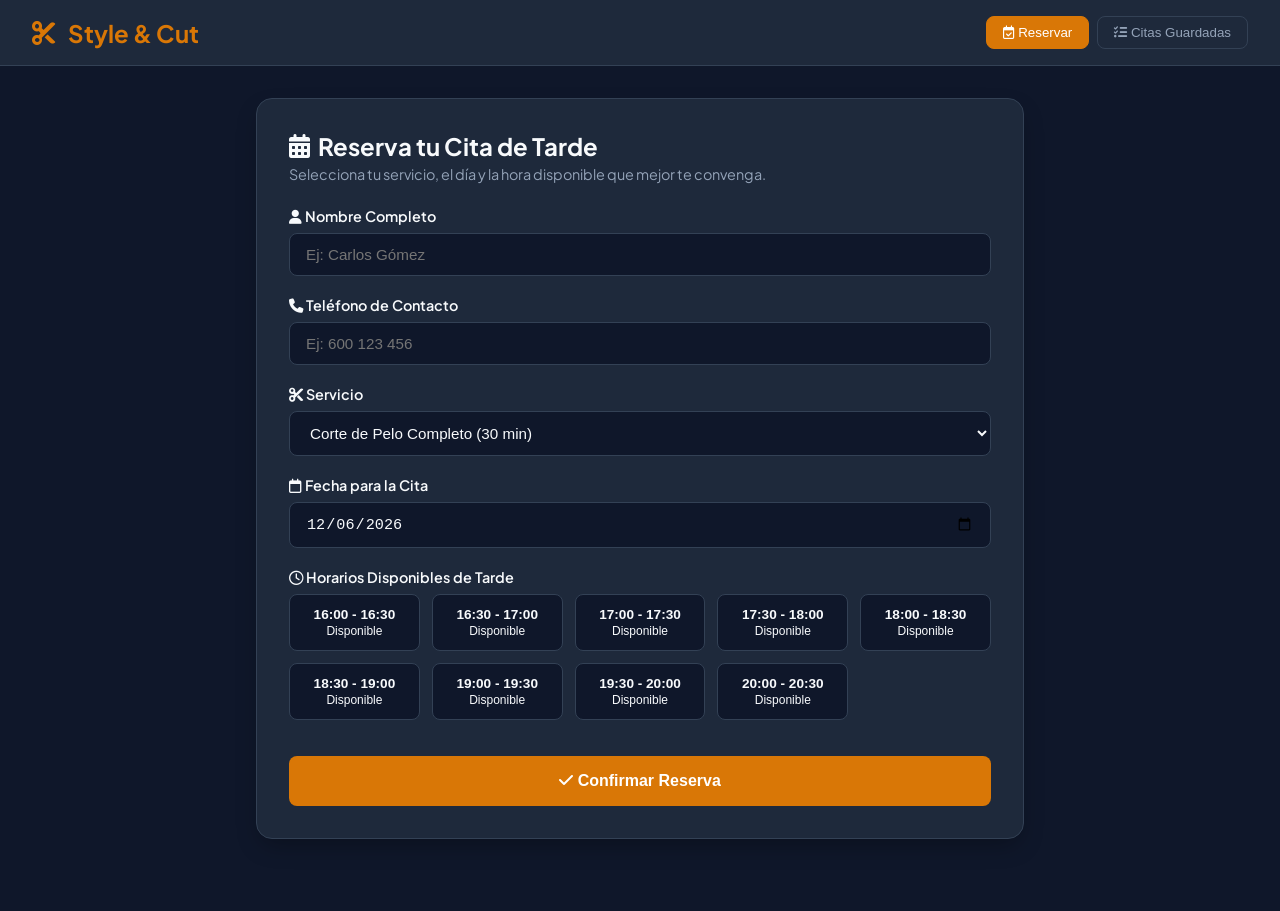
==== index.html @ 21adeaf5 "Add files via upload" ====
<!DOCTYPE html>
<html lang="es">
<head>
  <meta charset="UTF-8">
  <meta name="viewport" content="width=device-width, initial-scale=1.0">
  <title>Reserva de Citas - Peluquería Style & Cut</title>
  <link rel="stylesheet" href="styles.css">
  <!-- Fuentes e Iconos -->
  <link rel="preconnect" href="https://fonts.googleapis.com">
  <link rel="preconnect" href="https://fonts.gstatic.com" crossorigin>
  <link href="https://fonts.googleapis.com/css2?family=Plus+Jakarta+Sans:wght@300;400;500;600;700&display=swap" rel="stylesheet">
  <link rel="stylesheet" href="https://cdnjs.cloudflare.com/ajax/libs/font-awesome/6.4.0/css/all.min.css">
</head>
<body>

  <!-- Navegación -->
  <header class="header">
    <div class="logo">
      <i class="fa-solid fa-scissors"></i>
      <span>Style & Cut</span>
    </div>
    <nav class="nav-tabs">
      <button class="tab-btn active" onclick="switchTab('booking')">
        <i class="fa-regular fa-calendar-check"></i> Reservar
      </button>
      <button class="tab-btn" onclick="switchTab('appointments')">
        <i class="fa-solid fa-list-check"></i> Citas Guardadas
      </button>
    </nav>
  </header>

  <!-- Contenedor Principal -->
  <main class="container">

    <!-- SECCIÓN DE RESERVA -->
    <section id="bookingTab" class="tab-content active">
      <div class="card">
        <h2><i class="fa-solid fa-calendar-days"></i> Reserva tu Cita de Tarde</h2>
        <p class="subtitle">Selecciona tu servicio, el día y la hora disponible que mejor te convenga.</p>

        <form id="bookingForm">
          <!-- Paso 1: Datos Personales -->
          <div class="form-group">
            <label for="clientName"><i class="fa-solid fa-user"></i> Nombre Completo</label>
            <input type="text" id="clientName" placeholder="Ej: Carlos Gómez" required>
          </div>

          <div class="form-group">
            <label for="clientPhone"><i class="fa-solid fa-phone"></i> Teléfono de Contacto</label>
            <input type="tel" id="clientPhone" placeholder="Ej: 600 123 456" required>
          </div>

          <!-- Paso 2: Elección de Servicio -->
          <div class="form-group">
            <label for="serviceSelect"><i class="fa-solid fa-scissors"></i> Servicio</label>
            <select id="serviceSelect">
              <option value="Corte de Pelo Completo">Corte de Pelo Completo (30 min)</option>
              <option value="Corte de Pelo y Barba">Corte de Pelo + Arreglo de Barba (30 min)</option>
              <option value="Arreglo de Barba">Arreglo / Perfilado de Barba (30 min)</option>
              <option value="Peinado / Lavado">Peinado / Lavado (30 min)</option>
            </select>
          </div>

          <!-- Paso 3: Selección de Día -->
          <div class="form-group">
            <label for="bookingDate"><i class="fa-regular fa-calendar"></i> Fecha para la Cita</label>
            <input type="date" id="bookingDate" required>
          </div>

          <!-- Paso 4: Selección de Horario de Tarde (30 min) -->
          <div class="form-group">
            <label><i class="fa-regular fa-clock"></i> Horarios Disponibles de Tarde</label>
            <div id="slotsContainer" class="slots-grid">
              <!-- Se generará dinámicamente con JavaScript -->
            </div>
            <p id="slotError" class="error-msg">Por favor, selecciona un tramo horario disponible.</p>
          </div>

          <!-- Botón de Confirmación -->
          <button type="submit" class="btn-submit">
            <i class="fa-solid fa-check"></i> Confirmar Reserva
          </button>
        </form>
      </div>
    </section>

    <!-- SECCIÓN DE CITAS REGISTRADAS -->
    <section id="appointmentsTab" class="tab-content">
      <div class="card">
        <h2><i class="fa-solid fa-book-bookmark"></i> Citas Programadas</h2>
        <p class="subtitle">Consulta o gestiona los turnos ocupados y reservados.</p>

        <div class="filter-group">
          <label for="filterDate"><i class="fa-solid fa-filter"></i> Filtrar por Día:</label>
          <input type="date" id="filterDate">
          <button type="button" class="btn-secondary" onclick="resetFilter()">Ver Todos</button>
        </div>

        <div id="appointmentsList" class="appointments-grid">
          <!-- Las citas guardadas se listarán dinámicamente -->
        </div>
      </div>
    </section>

  </main>

  <script src="script.js"></script>
</body>
</html>
---- styles.css ----
/* RESET Y VARIABLES */
* {
  margin: 0;
  padding: 0;
  box-sizing: border-box;
}

:root {
  --bg-color: #0f172a;
  --card-bg: #1e293b;
  --accent-color: #d97706;
  --accent-hover: #b45309;
  --text-main: #f8fafc;
  --text-muted: #94a3b8;
  --border-color: #334155;
  --danger-color: #ef4444;
  --success-color: #10b981;
}

body {
  font-family: 'Plus Jakarta Sans', sans-serif;
  background-color: var(--bg-color);
  color: var(--text-main);
  min-height: 100vh;
  padding-bottom: 40px;
}

/* ENCABEZADO */
.header {
  background-color: var(--card-bg);
  border-bottom: 1px solid var(--border-color);
  padding: 1rem 2rem;
  display: flex;
  justify-content: space-between;
  align-items: center;
  flex-wrap: wrap;
  gap: 1rem;
}

.logo {
  display: flex;
  align-items: center;
  gap: 0.75rem;
  font-size: 1.5rem;
  font-weight: 700;
  color: var(--accent-color);
}

.nav-tabs {
  display: flex;
  gap: 0.5rem;
}

.tab-btn {
  background: transparent;
  border: 1px solid var(--border-color);
  color: var(--text-muted);
  padding: 0.5rem 1rem;
  border-radius: 8px;
  cursor: pointer;
  transition: all 0.2s ease;
  font-weight: 500;
}

.tab-btn:hover {
  color: var(--text-main);
  border-color: var(--accent-color);
}

.tab-btn.active {
  background-color: var(--accent-color);
  color: #fff;
  border-color: var(--accent-color);
}

/* CONTENEDOR */
.container {
  max-width: 800px;
  margin: 2rem auto;
  padding: 0 1rem;
}

.tab-content {
  display: none;
}

.tab-content.active {
  display: block;
}

.card {
  background-color: var(--card-bg);
  border: 1px solid var(--border-color);
  border-radius: 16px;
  padding: 2rem;
  box-shadow: 0 10px 25px -5px rgba(0, 0, 0, 0.3);
}

h2 {
  font-size: 1.5rem;
  margin-bottom: 0.25rem;
  display: flex;
  align-items: center;
  gap: 0.5rem;
}

.subtitle {
  color: var(--text-muted);
  font-size: 0.9rem;
  margin-bottom: 1.5rem;
}

/* FORMULARIO */
.form-group {
  margin-bottom: 1.25rem;
}

label {
  display: block;
  font-size: 0.9rem;
  font-weight: 600;
  margin-bottom: 0.5rem;
  color: var(--text-main);
}

input[type="text"],
input[type="tel"],
input[type="date"],
select {
  width: 100%;
  padding: 0.75rem 1rem;
  background-color: #0f172a;
  border: 1px solid var(--border-color);
  border-radius: 8px;
  color: var(--text-main);
  font-size: 0.95rem;
  outline: none;
  transition: border-color 0.2s;
}

input:focus, select:focus {
  border-color: var(--accent-color);
}

/* GRILLA DE TRAMOS HORARIOS */
.slots-grid {
  display: grid;
  grid-template-columns: repeat(auto-fill, minmax(130px, 1fr));
  gap: 0.75rem;
  margin-top: 0.5rem;
}

.slot-btn {
  padding: 0.75rem;
  background-color: #0f172a;
  border: 1px solid var(--border-color);
  border-radius: 8px;
  color: var(--text-main);
  font-size: 0.85rem;
  font-weight: 600;
  cursor: pointer;
  text-align: center;
  transition: all 0.2s ease;
}

.slot-btn:hover:not(.disabled) {
  border-color: var(--accent-color);
  color: var(--accent-color);
}

.slot-btn.selected {
  background-color: var(--accent-color);
  border-color: var(--accent-color);
  color: #fff;
}

.slot-btn.disabled {
  background-color: #1e293b;
  border-color: #334155;
  color: #64748b;
  cursor: not-allowed;
  opacity: 0.6;
}

.slot-btn .slot-status {
  display: block;
  font-size: 0.75rem;
  font-weight: normal;
  margin-top: 2px;
}

.error-msg {
  color: var(--danger-color);
  font-size: 0.8rem;
  margin-top: 0.5rem;
  display: none;
}

/* BOTONES DE ACCIÓN */
.btn-submit {
  width: 100%;
  background-color: var(--accent-color);
  color: #fff;
  border: none;
  padding: 1rem;
  border-radius: 8px;
  font-size: 1rem;
  font-weight: 700;
  cursor: pointer;
  margin-top: 1rem;
  transition: background-color 0.2s;
}

.btn-submit:hover {
  background-color: var(--accent-hover);
}

.btn-secondary {
  background: transparent;
  border: 1px solid var(--border-color);
  color: var(--text-main);
  padding: 0.5rem 1rem;
  border-radius: 8px;
  cursor: pointer;
}

/* SECCIÓN CITAS Y FILTROS */
.filter-group {
  display: flex;
  align-items: center;
  gap: 0.75rem;
  margin-bottom: 1.5rem;
  flex-wrap: wrap;
}

.filter-group input {
  width: auto;
}

.appointments-grid {
  display: flex;
  flex-direction: column;
  gap: 1rem;
}

.appointment-card {
  background-color: #0f172a;
  border: 1px solid var(--border-color);
  border-left: 4px solid var(--accent-color);
  border-radius: 8px;
  padding: 1rem;
  display: flex;
  justify-content: space-between;
  align-items: center;
}

.appointment-info h3 {
  font-size: 1rem;
  margin-bottom: 0.25rem;
}

.appointment-info p {
  color: var(--text-muted);
  font-size: 0.85rem;
}

.btn-delete {
  background-color: rgba(239, 68, 68, 0.1);
  color: var(--danger-color);
  border: 1px solid var(--danger-color);
  padding: 0.5rem 0.75rem;
  border-radius: 6px;
  cursor: pointer;
  transition: all 0.2s;
}

.btn-delete:hover {
  background-color: var(--danger-color);
  color: #fff;
}

.empty-msg {
  text-align: center;
  color: var(--text-muted);
  padding: 2rem 0;
}
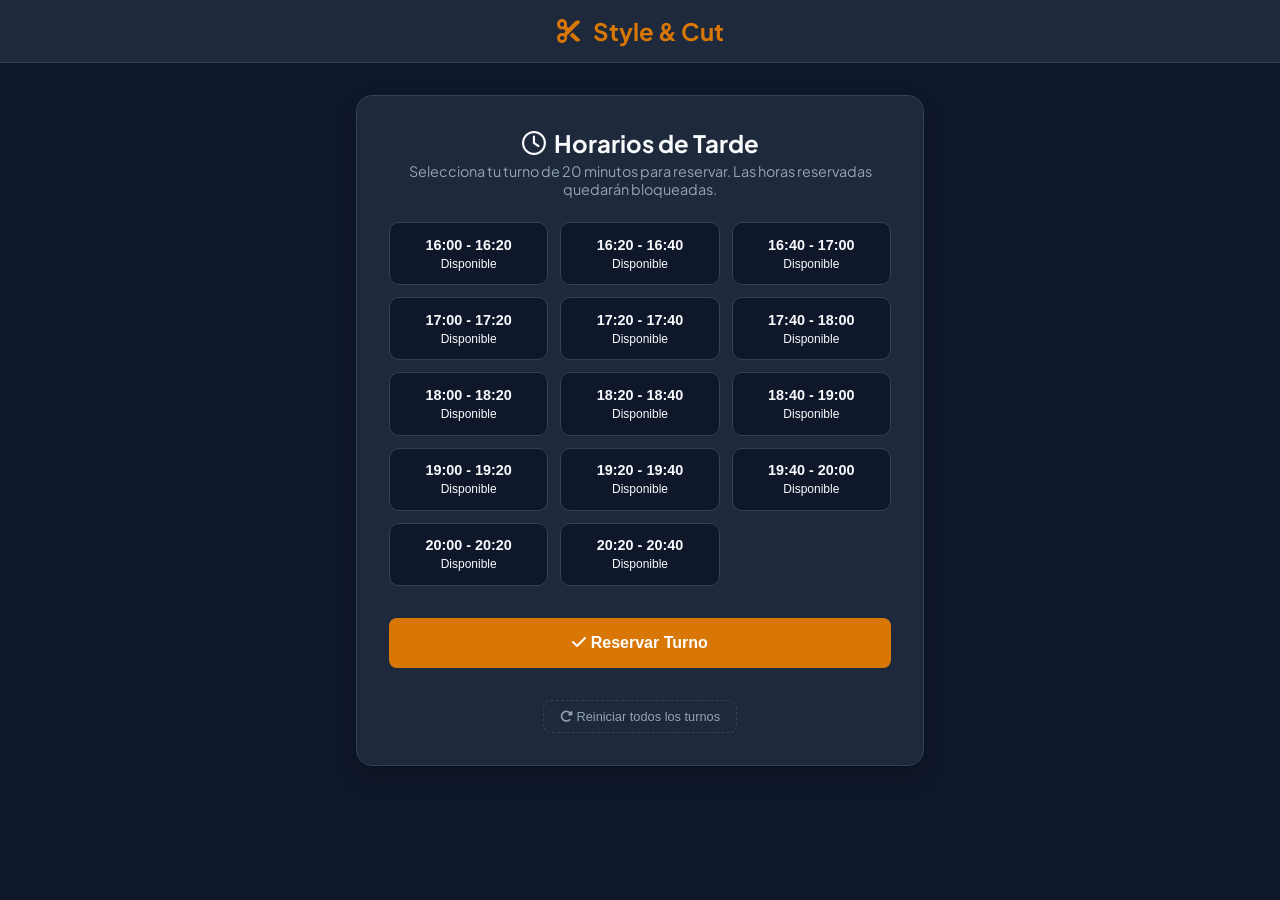
==== commit 84c3901e: "Create index.html" ====
--- a/index.html
+++ b/index.html
@@ -1,109 +1,52 @@
-<!DOCTYPE html>
-<html lang="es">
-<head>
-  <meta charset="UTF-8">
-  <meta name="viewport" content="width=device-width, initial-scale=1.0">
-  <title>Reserva de Citas - Peluquería Style & Cut</title>
-  <link rel="stylesheet" href="styles.css">
-  <!-- Fuentes e Iconos -->
-  <link rel="preconnect" href="https://fonts.googleapis.com">
-  <link rel="preconnect" href="https://fonts.gstatic.com" crossorigin>
-  <link href="https://fonts.googleapis.com/css2?family=Plus+Jakarta+Sans:wght@300;400;500;600;700&display=swap" rel="stylesheet">
-  <link rel="stylesheet" href="https://cdnjs.cloudflare.com/ajax/libs/font-awesome/6.4.0/css/all.min.css">
-</head>
-<body>
-
-  <!-- Navegación -->
-  <header class="header">
-    <div class="logo">
-      <i class="fa-solid fa-scissors"></i>
-      <span>Style & Cut</span>
-    </div>
-    <nav class="nav-tabs">
-      <button class="tab-btn active" onclick="switchTab('booking')">
-        <i class="fa-regular fa-calendar-check"></i> Reservar
-      </button>
-      <button class="tab-btn" onclick="switchTab('appointments')">
-        <i class="fa-solid fa-list-check"></i> Citas Guardadas
-      </button>
-    </nav>
-  </header>
-
-  <!-- Contenedor Principal -->
-  <main class="container">
-
-    <!-- SECCIÓN DE RESERVA -->
-    <section id="bookingTab" class="tab-content active">
-      <div class="card">
-        <h2><i class="fa-solid fa-calendar-days"></i> Reserva tu Cita de Tarde</h2>
-        <p class="subtitle">Selecciona tu servicio, el día y la hora disponible que mejor te convenga.</p>
-
-        <form id="bookingForm">
-          <!-- Paso 1: Datos Personales -->
-          <div class="form-group">
-            <label for="clientName"><i class="fa-solid fa-user"></i> Nombre Completo</label>
-            <input type="text" id="clientName" placeholder="Ej: Carlos Gómez" required>
-          </div>
-
-          <div class="form-group">
-            <label for="clientPhone"><i class="fa-solid fa-phone"></i> Teléfono de Contacto</label>
-            <input type="tel" id="clientPhone" placeholder="Ej: 600 123 456" required>
-          </div>
-
-          <!-- Paso 2: Elección de Servicio -->
-          <div class="form-group">
-            <label for="serviceSelect"><i class="fa-solid fa-scissors"></i> Servicio</label>
-            <select id="serviceSelect">
-              <option value="Corte de Pelo Completo">Corte de Pelo Completo (30 min)</option>
-              <option value="Corte de Pelo y Barba">Corte de Pelo + Arreglo de Barba (30 min)</option>
-              <option value="Arreglo de Barba">Arreglo / Perfilado de Barba (30 min)</option>
-              <option value="Peinado / Lavado">Peinado / Lavado (30 min)</option>
-            </select>
-          </div>
-
-          <!-- Paso 3: Selección de Día -->
-          <div class="form-group">
-            <label for="bookingDate"><i class="fa-regular fa-calendar"></i> Fecha para la Cita</label>
-            <input type="date" id="bookingDate" required>
-          </div>
-
-          <!-- Paso 4: Selección de Horario de Tarde (30 min) -->
-          <div class="form-group">
-            <label><i class="fa-regular fa-clock"></i> Horarios Disponibles de Tarde</label>
-            <div id="slotsContainer" class="slots-grid">
-              <!-- Se generará dinámicamente con JavaScript -->
-            </div>
-            <p id="slotError" class="error-msg">Por favor, selecciona un tramo horario disponible.</p>
-          </div>
-
-          <!-- Botón de Confirmación -->
-          <button type="submit" class="btn-submit">
-            <i class="fa-solid fa-check"></i> Confirmar Reserva
-          </button>
-        </form>
-      </div>
-    </section>
-
-    <!-- SECCIÓN DE CITAS REGISTRADAS -->
-    <section id="appointmentsTab" class="tab-content">
-      <div class="card">
-        <h2><i class="fa-solid fa-book-bookmark"></i> Citas Programadas</h2>
-        <p class="subtitle">Consulta o gestiona los turnos ocupados y reservados.</p>
-
-        <div class="filter-group">
-          <label for="filterDate"><i class="fa-solid fa-filter"></i> Filtrar por Día:</label>
-          <input type="date" id="filterDate">
-          <button type="button" class="btn-secondary" onclick="resetFilter()">Ver Todos</button>
-        </div>
-
-        <div id="appointmentsList" class="appointments-grid">
-          <!-- Las citas guardadas se listarán dinámicamente -->
-        </div>
-      </div>
-    </section>
-
-  </main>
-
-  <script src="script.js"></script>
-</body>
-</html>+<!DOCTYPE html>
+<html lang="es">
+<head>
+  <meta charset="UTF-8">
+  <meta name="viewport" content="width=device-width, initial-scale=1.0">
+  <title>Reserva de Turnos - Peluquería</title>
+  <link rel="stylesheet" href="styles.css">
+  <!-- Fuentes e Iconos -->
+  <link rel="preconnect" href="https://fonts.googleapis.com">
+  <link rel="preconnect" href="https://fonts.gstatic.com" crossorigin>
+  <link href="https://fonts.googleapis.com/css2?family=Plus+Jakarta+Sans:wght@400;600;700&display=swap" rel="stylesheet">
+  <link rel="stylesheet" href="https://cdnjs.cloudflare.com/ajax/libs/font-awesome/6.4.0/css/all.min.css">
+</head>
+<body>
+
+  <header class="header">
+    <div class="logo">
+      <i class="fa-solid fa-scissors"></i>
+      <span>Style & Cut</span>
+    </div>
+  </header>
+
+  <main class="container">
+    <div class="card">
+      <h2><i class="fa-regular fa-clock"></i> Horarios de Tarde</h2>
+      <p class="subtitle">Selecciona tu turno de 20 minutos para reservar. Las horas reservadas quedarán bloqueadas.</p>
+
+      <form id="bookingForm">
+        <!-- Selección de Horario -->
+        <div class="form-group">
+          <div id="slotsContainer" class="slots-grid">
+            <!-- Se genera dinámicamente con JavaScript -->
+          </div>
+          <p id="slotError" class="error-msg">Por favor, selecciona una hora disponible.</p>
+        </div>
+
+        <!-- Botón de Confirmación -->
+        <button type="submit" class="btn-submit">
+          <i class="fa-solid fa-check"></i> Reservar Turno
+        </button>
+      </form>
+
+      <!-- Botón para reiniciar horarios -->
+      <button type="button" class="btn-reset" onclick="resetAllSlots()">
+        <i class="fa-solid fa-rotate-right"></i> Reiniciar todos los turnos
+      </button>
+    </div>
+  </main>
+
+  <script src="script.js"></script>
+</body>
+</html>
--- a/styles.css
+++ b/styles.css
@@ -14,7 +14,6 @@
   --text-muted: #94a3b8;
   --border-color: #334155;
   --danger-color: #ef4444;
-  --success-color: #10b981;
 }
 
 body {
@@ -22,19 +21,21 @@
   background-color: var(--bg-color);
   color: var(--text-main);
   min-height: 100vh;
+  display: flex;
+  flex-direction: column;
+  align-items: center;
   padding-bottom: 40px;
 }
 
 /* ENCABEZADO */
 .header {
+  width: 100%;
   background-color: var(--card-bg);
   border-bottom: 1px solid var(--border-color);
   padding: 1rem 2rem;
   display: flex;
-  justify-content: space-between;
+  justify-content: center;
   align-items: center;
-  flex-wrap: wrap;
-  gap: 1rem;
 }
 
 .logo {
@@ -46,46 +47,12 @@
   color: var(--accent-color);
 }
 
-.nav-tabs {
-  display: flex;
-  gap: 0.5rem;
-}
-
-.tab-btn {
-  background: transparent;
-  border: 1px solid var(--border-color);
-  color: var(--text-muted);
-  padding: 0.5rem 1rem;
-  border-radius: 8px;
-  cursor: pointer;
-  transition: all 0.2s ease;
-  font-weight: 500;
-}
-
-.tab-btn:hover {
-  color: var(--text-main);
-  border-color: var(--accent-color);
-}
-
-.tab-btn.active {
-  background-color: var(--accent-color);
-  color: #fff;
-  border-color: var(--accent-color);
-}
-
 /* CONTENEDOR */
 .container {
-  max-width: 800px;
+  width: 100%;
+  max-width: 600px;
   margin: 2rem auto;
   padding: 0 1rem;
-}
-
-.tab-content {
-  display: none;
-}
-
-.tab-content.active {
-  display: block;
 }
 
 .card {
@@ -94,6 +61,7 @@
   border-radius: 16px;
   padding: 2rem;
   box-shadow: 0 10px 25px -5px rgba(0, 0, 0, 0.3);
+  text-align: center;
 }
 
 h2 {
@@ -101,6 +69,7 @@
   margin-bottom: 0.25rem;
   display: flex;
   align-items: center;
+  justify-content: center;
   gap: 0.5rem;
 }
 
@@ -110,74 +79,45 @@
   margin-bottom: 1.5rem;
 }
 
-/* FORMULARIO */
-.form-group {
-  margin-bottom: 1.25rem;
-}
-
-label {
-  display: block;
-  font-size: 0.9rem;
-  font-weight: 600;
-  margin-bottom: 0.5rem;
-  color: var(--text-main);
-}
-
-input[type="text"],
-input[type="tel"],
-input[type="date"],
-select {
-  width: 100%;
-  padding: 0.75rem 1rem;
-  background-color: #0f172a;
-  border: 1px solid var(--border-color);
-  border-radius: 8px;
-  color: var(--text-main);
-  font-size: 0.95rem;
-  outline: none;
-  transition: border-color 0.2s;
-}
-
-input:focus, select:focus {
-  border-color: var(--accent-color);
-}
-
 /* GRILLA DE TRAMOS HORARIOS */
 .slots-grid {
   display: grid;
-  grid-template-columns: repeat(auto-fill, minmax(130px, 1fr));
+  grid-template-columns: repeat(auto-fill, minmax(140px, 1fr));
   gap: 0.75rem;
-  margin-top: 0.5rem;
+  margin-bottom: 1rem;
 }
 
 .slot-btn {
-  padding: 0.75rem;
+  padding: 0.85rem 0.5rem;
   background-color: #0f172a;
   border: 1px solid var(--border-color);
-  border-radius: 8px;
+  border-radius: 10px;
   color: var(--text-main);
-  font-size: 0.85rem;
+  font-size: 0.9rem;
   font-weight: 600;
   cursor: pointer;
   text-align: center;
   transition: all 0.2s ease;
 }
 
+/* Opciones disponibles al pasar el ratón */
 .slot-btn:hover:not(.disabled) {
   border-color: var(--accent-color);
   color: var(--accent-color);
 }
 
+/* Opción seleccionada actualmente */
 .slot-btn.selected {
   background-color: var(--accent-color);
   border-color: var(--accent-color);
   color: #fff;
 }
 
+/* Opción ocupada / bloqueada */
 .slot-btn.disabled {
-  background-color: #1e293b;
-  border-color: #334155;
-  color: #64748b;
+  background-color: #1a1e29;
+  border-color: #2a3447;
+  color: #475569;
   cursor: not-allowed;
   opacity: 0.6;
 }
@@ -186,17 +126,17 @@
   display: block;
   font-size: 0.75rem;
   font-weight: normal;
-  margin-top: 2px;
+  margin-top: 4px;
 }
 
 .error-msg {
   color: var(--danger-color);
-  font-size: 0.8rem;
+  font-size: 0.85rem;
   margin-top: 0.5rem;
   display: none;
 }
 
-/* BOTONES DE ACCIÓN */
+/* BOTONES */
 .btn-submit {
   width: 100%;
   background-color: var(--accent-color);
@@ -215,72 +155,19 @@
   background-color: var(--accent-hover);
 }
 
-.btn-secondary {
+.btn-reset {
   background: transparent;
-  border: 1px solid var(--border-color);
-  color: var(--text-main);
+  border: 1px dashed var(--border-color);
+  color: var(--text-muted);
   padding: 0.5rem 1rem;
   border-radius: 8px;
   cursor: pointer;
-}
-
-/* SECCIÓN CITAS Y FILTROS */
-.filter-group {
-  display: flex;
-  align-items: center;
-  gap: 0.75rem;
-  margin-bottom: 1.5rem;
-  flex-wrap: wrap;
-}
-
-.filter-group input {
-  width: auto;
-}
-
-.appointments-grid {
-  display: flex;
-  flex-direction: column;
-  gap: 1rem;
-}
-
-.appointment-card {
-  background-color: #0f172a;
-  border: 1px solid var(--border-color);
-  border-left: 4px solid var(--accent-color);
-  border-radius: 8px;
-  padding: 1rem;
-  display: flex;
-  justify-content: space-between;
-  align-items: center;
-}
-
-.appointment-info h3 {
-  font-size: 1rem;
-  margin-bottom: 0.25rem;
-}
-
-.appointment-info p {
-  color: var(--text-muted);
-  font-size: 0.85rem;
-}
-
-.btn-delete {
-  background-color: rgba(239, 68, 68, 0.1);
-  color: var(--danger-color);
-  border: 1px solid var(--danger-color);
-  padding: 0.5rem 0.75rem;
-  border-radius: 6px;
-  cursor: pointer;
+  margin-top: 2rem;
+  font-size: 0.8rem;
   transition: all 0.2s;
 }
 
-.btn-delete:hover {
-  background-color: var(--danger-color);
-  color: #fff;
-}
-
-.empty-msg {
-  text-align: center;
-  color: var(--text-muted);
-  padding: 2rem 0;
+.btn-reset:hover {
+  border-color: var(--danger-color);
+  color: var(--danger-color);
 }
